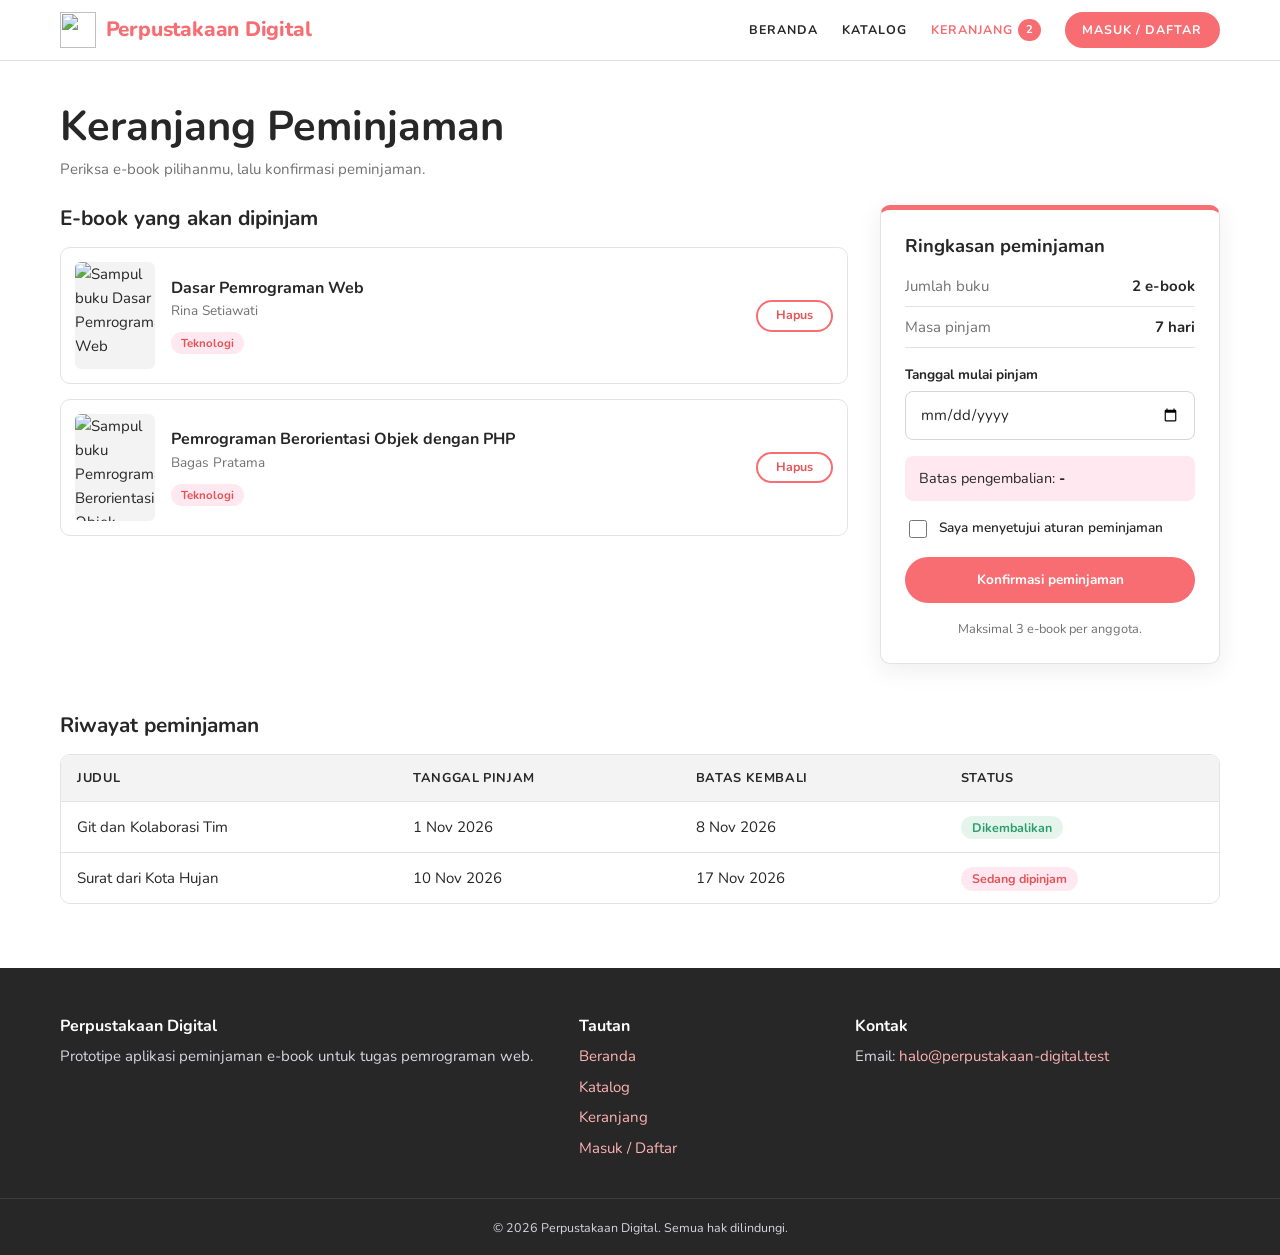
==== cart.html @ cdc5b5ca "buat index, cart, login, dan style.css buat kode di ke empat file itu" ====
<!DOCTYPE html>
<html lang="id">
<head>
  <meta charset="UTF-8">
  <meta name="viewport" content="width=device-width, initial-scale=1">
  <meta name="description" content="Tinjau e-book yang akan dipinjam dan konfirmasi transaksi peminjaman.">
  <title>Keranjang Peminjaman | Perpustakaan Digital</title>

  <!-- CSS utama -->
  <link rel="stylesheet" href="assets/public/css/style.css">
</head>
<body class="page-cart">

  <!-- Tautan lompat untuk pengguna keyboard / pembaca layar -->
  <a class="skip-link" href="#konten-utama">Lewati ke konten utama</a>

  <!-- ===================== HEADER ===================== -->
  <header class="site-header" id="site-header">
    <div class="container site-header__inner">

      <a class="brand" href="index.html" aria-label="Perpustakaan Digital, ke beranda">
        <img class="brand__logo" src="public/images/logo.svg" alt="" width="40" height="40">
        <span class="brand__name">Perpustakaan Digital</span>
      </a>

      <nav class="main-nav" id="main-nav" aria-label="Navigasi utama">
        <ul class="main-nav__list">
          <li><a class="main-nav__link" href="index.html">Beranda</a></li>
          <li><a class="main-nav__link" href="index.html#katalog">Katalog</a></li>
          <li><a class="main-nav__link" href="cart.html" aria-current="page">Keranjang <span class="badge" id="cart-count">2</span></a></li>
          <li><a class="main-nav__link main-nav__link--cta" href="login.html">Masuk / Daftar</a></li>
        </ul>
      </nav>

    </div>
  </header>

  <!-- ===================== MAIN ===================== -->
  <main id="konten-utama">
    <div class="container">

      <header class="page-title">
        <h1>Keranjang Peminjaman</h1>
        <p>Periksa e-book pilihanmu, lalu konfirmasi peminjaman.</p>
      </header>

      <div class="cart-layout">

        <!-- Daftar buku di keranjang -->
        <section class="cart" id="cart" aria-labelledby="judul-cart">
          <h2 id="judul-cart">E-book yang akan dipinjam</h2>

          <div class="cart-list" id="daftar-cart">

            <article class="cart-item" data-id="1">
              <figure class="cart-item__cover">
                <img src="public/images/covers/buku-01.jpg" alt="Sampul buku Dasar Pemrograman Web" width="80" height="107" loading="lazy">
              </figure>
              <div class="cart-item__body">
                <h3 class="cart-item__title">Dasar Pemrograman Web</h3>
                <p class="cart-item__author">Rina Setiawati</p>
                <p class="cart-item__meta"><span class="tag">Teknologi</span></p>
              </div>
              <footer class="cart-item__footer">
                <button class="btn btn--ghost" type="button" data-aksi="hapus" aria-label="Hapus Dasar Pemrograman Web dari cart">Hapus</button>
              </footer>
            </article>

            <article class="cart-item" data-id="2">
              <figure class="cart-item__cover">
                <img src="public/images/covers/buku-02.jpg" alt="Sampul buku Pemrograman Berorientasi Objek dengan PHP" width="80" height="107" loading="lazy">
              </figure>
              <div class="cart-item__body">
                <h3 class="cart-item__title">Pemrograman Berorientasi Objek dengan PHP</h3>
                <p class="cart-item__author">Bagas Pratama</p>
                <p class="cart-item__meta"><span class="tag">Teknologi</span></p>
              </div>
              <footer class="cart-item__footer">
                <button class="btn btn--ghost" type="button" data-aksi="hapus" aria-label="Hapus Pemrograman Berorientasi Objek dengan PHP dari cart">Hapus</button>
              </footer>
            </article>

          </div>

          <!-- Keadaan kosong (ditampilkan oleh JavaScript bila keranjang kosong) -->
          <div class="cart-empty" id="cart-empty" hidden>
            <p>Keranjangmu masih kosong.</p>
            <a class="btn btn--primary" href="index.html#katalog">Jelajahi katalog</a>
          </div>
        </section>

        <!-- Ringkasan & konfirmasi transaksi -->
        <aside class="summary" aria-labelledby="judul-ringkasan">
          <h2 id="judul-ringkasan">Ringkasan peminjaman</h2>

          <form class="form" id="form-transaksi" action="#" method="post" novalidate>
            <dl class="summary__list">
              <div class="summary__row">
                <dt>Jumlah buku</dt>
                <dd><output id="jumlah-item" name="jumlah">2</output> e-book</dd>
              </div>
              <div class="summary__row">
                <dt>Masa pinjam</dt>
                <dd>7 hari</dd>
              </div>
            </dl>

            <div class="form__group">
              <label for="tanggal-pinjam">Tanggal mulai pinjam</label>
              <input type="date" id="tanggal-pinjam" name="tanggal_pinjam" required>
              <p class="form__hint form__hint--error" id="tanggal-pinjam-error" hidden></p>
            </div>

            <p class="summary__due">
              Batas pengembalian: <output id="tanggal-kembali" name="tanggal_kembali">-</output>
            </p>

            <div class="form__group form__group--inline">
              <input type="checkbox" id="setuju-aturan" name="setuju" required>
              <label for="setuju-aturan">Saya menyetujui aturan peminjaman</label>
            </div>

            <p class="form__error" id="transaksi-error" role="alert" hidden></p>

            <button class="btn btn--primary btn--block" type="submit">Konfirmasi peminjaman</button>
          </form>

          <p class="summary__note">Maksimal 3 e-book per anggota.</p>
        </aside>

      </div>

      <!-- Riwayat transaksi -->
      <section class="history" id="riwayat" aria-labelledby="judul-riwayat">
        <h2 id="judul-riwayat">Riwayat peminjaman</h2>
        <div class="table-wrap">
          <table class="table">
            <caption class="visually-hidden">Daftar riwayat peminjaman e-book</caption>
            <thead>
              <tr>
                <th scope="col">Judul</th>
                <th scope="col">Tanggal pinjam</th>
                <th scope="col">Batas kembali</th>
                <th scope="col">Status</th>
              </tr>
            </thead>
            <tbody id="isi-riwayat">
              <tr>
                <td>Git dan Kolaborasi Tim</td>
                <td><time datetime="2026-11-01">1 Nov 2026</time></td>
                <td><time datetime="2026-11-08">8 Nov 2026</time></td>
                <td><span class="status status--done">Dikembalikan</span></td>
              </tr>
              <tr>
                <td>Surat dari Kota Hujan</td>
                <td><time datetime="2026-11-10">10 Nov 2026</time></td>
                <td><time datetime="2026-11-17">17 Nov 2026</time></td>
                <td><span class="status status--active">Sedang dipinjam</span></td>
              </tr>
            </tbody>
          </table>
        </div>
      </section>

    </div>
  </main>

  <!-- ===================== FOOTER ===================== -->
  <footer class="site-footer" id="site-footer">
    <div class="container site-footer__inner">

      <section class="site-footer__about" aria-labelledby="footer-tentang">
        <h2 id="footer-tentang">Perpustakaan Digital</h2>
        <p>Prototipe aplikasi peminjaman e-book untuk tugas pemrograman web.</p>
      </section>

      <nav class="site-footer__nav" aria-label="Navigasi footer">
        <h2>Tautan</h2>
        <ul>
          <li><a href="index.html">Beranda</a></li>
          <li><a href="index.html#katalog">Katalog</a></li>
          <li><a href="cart.html">Keranjang</a></li>
          <li><a href="login.html">Masuk / Daftar</a></li>
        </ul>
      </nav>

      <address class="site-footer__contact">
        <h2>Kontak</h2>
        <p>Email: <a href="mailto:halo@perpustakaan-digital.test">halo@perpustakaan-digital.test</a></p>
      </address>

    </div>
    <p class="site-footer__copy">
      <small>&copy; 2026 Perpustakaan Digital. Semua hak dilindungi.</small>
    </p>
  </footer>

</body>
</html>
---- assets/public/css/style.css ----
/* ==========================================================
   Perpustakaan Digital - style.css
   Tema: coral + pastel (terinspirasi tampilan Bookly), CSS murni
   Isi: 1. Variabel  2. Reset & dasar  3. Komponen umum
        4. Header & footer  5. Beranda  6. Login/Register
        7. Responsif
   Catatan: gaya halaman Keranjang ditambahkan di bagian 6b
   saat keranjang.html dibuat.
   ========================================================== */

@import url("https://fonts.googleapis.com/css2?family=Nunito:wght@400;600;700;800&display=swap");

/* ---------- 1. Variabel (ubah warna tema di sini saja) ---------- */
:root {
  /* Palet diambil dari tema Bookly */
  --c-primary: #f86d72;
  --c-primary-dark: #e4545a;
  --c-primary-soft: #ffe8f0;
  --c-text: #272727;
  --c-muted: #717171;
  --c-border: #e3e3e3;
  --c-bg: #ffffff;
  --c-bg-soft: #f3f3f3;
  --c-success: #2e9d6a;
  --c-danger: #d6453d;
  --c-footer: #272727;

  --grad-soft: linear-gradient(135deg, #edf1f3 0%, #f4e9f0 55%, #ffe8f0 100%);

  --font: "Nunito", "Segoe UI", system-ui, -apple-system, sans-serif;
  --radius: 10px;
  --radius-pill: 999px;
  --shadow: 0 6px 24px rgba(39, 39, 39, 0.08);
  --container: 1200px;
}

/* ---------- 2. Reset & dasar ---------- */
*, *::before, *::after { box-sizing: border-box; }

html { scroll-behavior: smooth; }

body {
  margin: 0;
  font-family: var(--font);
  font-size: 15px;
  line-height: 1.6;
  color: var(--c-text);
  background: var(--c-bg);
}

h1, h2, h3 { margin: 0 0 0.5em; line-height: 1.25; font-weight: 700; }
h1 { font-size: clamp(1.8rem, 4vw, 2.6rem); }
h2 { font-size: 1.3rem; }
h3 { font-size: 1rem; }
p { margin: 0 0 1em; }
ul, ol { margin: 0; padding: 0; list-style: none; }
img { max-width: 100%; height: auto; display: block; }
a { color: var(--c-primary-dark); text-decoration: none; }
a:hover { text-decoration: underline; }
address { font-style: normal; }

[hidden] { display: none !important; }

:focus-visible {
  outline: 3px solid rgba(247, 107, 110, 0.55);
  outline-offset: 2px;
}

.container {
  width: 100%;
  max-width: var(--container);
  margin-inline: auto;
  padding-inline: 1.25rem;
}

.skip-link {
  position: absolute;
  left: 1rem;
  top: -4rem;
  z-index: 100;
  padding: 0.6rem 1rem;
  background: var(--c-text);
  color: #fff;
  border-radius: var(--radius);
}
.skip-link:focus { top: 0.75rem; }

/* ---------- 3. Komponen umum ---------- */
.btn {
  display: inline-flex;
  align-items: center;
  justify-content: center;
  gap: 0.4rem;
  padding: 0.65rem 1.5rem;
  font: inherit;
  font-size: 0.85rem;
  font-weight: 700;
  line-height: 1.2;
  border: 2px solid transparent;
  border-radius: var(--radius-pill);
  cursor: pointer;
  text-decoration: none;
}
.btn:hover { text-decoration: none; }

.btn--primary { background: var(--c-primary); color: #fff; }
.btn--primary:hover { background: var(--c-primary-dark); }

.btn--ghost {
  background: transparent;
  color: var(--c-primary-dark);
  border-color: var(--c-primary);
}
.btn--ghost:hover { background: var(--c-primary-soft); }

.btn--block { display: flex; width: 100%; padding-block: 0.8rem; }

.btn:disabled,
.btn[disabled] {
  background: #d9d9df;
  color: #8b8b95;
  border-color: transparent;
  cursor: not-allowed;
}

.badge {
  display: inline-block;
  min-width: 1.4rem;
  padding: 0 0.4rem;
  font-size: 0.7rem;
  font-weight: 700;
  line-height: 1.4rem;
  text-align: center;
  color: #fff;
  background: var(--c-primary);
  border-radius: var(--radius-pill);
}

.tag {
  display: inline-block;
  padding: 0.1rem 0.6rem;
  font-size: 0.72rem;
  font-weight: 700;
  color: var(--c-primary-dark);
  background: var(--c-primary-soft);
  border-radius: var(--radius-pill);
}

/* ---------- 4. Header & footer ---------- */
.site-header {
  position: sticky;
  top: 0;
  z-index: 50;
  background: #fff;
  border-bottom: 1px solid var(--c-border);
}
.site-header__inner {
  display: flex;
  flex-wrap: wrap;
  align-items: center;
  justify-content: space-between;
  gap: 0.5rem 1.5rem;
  padding-block: 0.75rem;
}

.brand { display: inline-flex; align-items: center; gap: 0.6rem; color: var(--c-text); }
.brand:hover { text-decoration: none; }
.brand__logo { width: 36px; height: 36px; }
.brand__name {
  font-size: 1.3rem;
  font-weight: 800;
  letter-spacing: -0.01em;
  color: var(--c-primary);
}

.main-nav__list { display: flex; flex-wrap: wrap; align-items: center; gap: 0.25rem 1.5rem; }
.main-nav__link {
  display: inline-flex;
  align-items: center;
  gap: 0.35rem;
  padding: 0.35rem 0;
  font-size: 0.78rem;
  font-weight: 700;
  letter-spacing: 0.08em;
  text-transform: uppercase;
  color: var(--c-text);
}
.main-nav__link:hover { color: var(--c-primary); text-decoration: none; }
.main-nav__link[aria-current="page"] { color: var(--c-primary); }

.main-nav__link--cta {
  padding: 0.5rem 1.1rem;
  color: #fff;
  background: var(--c-primary);
  border-radius: var(--radius-pill);
}
.main-nav__link--cta:hover { color: #fff; background: var(--c-primary-dark); }
.main-nav__link--cta[aria-current="page"] { color: #fff; background: var(--c-primary-dark); }

.site-footer {
  margin-top: 4rem;
  color: #d7d7de;
  background: var(--c-footer);
}
.site-footer__inner {
  display: grid;
  gap: 2rem;
  padding-block: 3rem 2rem;
}
.site-footer h2 { font-size: 1rem; color: #fff; }
.site-footer a { color: #ffb3b5; }
.site-footer li { margin-bottom: 0.4rem; }
.site-footer__copy {
  margin: 0;
  padding: 1rem 1.25rem;
  text-align: center;
  border-top: 1px solid rgba(255, 255, 255, 0.1);
}

/* ---------- 5. Beranda ---------- */
.hero { background: var(--grad-soft); }
.hero__inner {
  display: grid;
  align-items: center;
  gap: 2rem;
  padding-block: 3rem;
}
.hero__lead { max-width: 34ch; font-size: 1.05rem; color: var(--c-muted); }
.hero__figure img {
  width: 100%;
  max-width: 480px;
  margin-inline: auto;
  border-radius: var(--radius);
  box-shadow: var(--shadow);
  object-fit: cover;
}

.layout {
  display: grid;
  gap: 2rem;
  padding-block: 3rem 0;
}

.section-header {
  display: flex;
  flex-wrap: wrap;
  align-items: baseline;
  justify-content: space-between;
  gap: 0.25rem 1rem;
  margin-bottom: 1rem;
}
.section-header h2 { margin: 0; font-size: 1.5rem; }
.section-header__desc { margin: 0; color: var(--c-muted); }

/* Filter & pencarian */
.filter {
  display: grid;
  gap: 0.9rem;
  align-items: end;
  margin-bottom: 1.5rem;
  padding: 1rem;
  background: var(--c-bg-soft);
  border: 1px solid var(--c-border);
  border-radius: var(--radius);
}
.filter__field label {
  display: block;
  margin-bottom: 0.25rem;
  font-size: 0.8rem;
  font-weight: 700;
}

/* Input umum (dipakai filter dan form) */
input[type="text"],
input[type="email"],
input[type="password"],
input[type="search"],
select {
  width: 100%;
  padding: 0.65rem 0.9rem;
  font: inherit;
  color: var(--c-text);
  background: #fff;
  border: 1px solid #d5d5dc;
  border-radius: 8px;
}
input::placeholder { color: #a3a3ad; }
input:focus,
select:focus {
  border-color: var(--c-primary);
  outline: 3px solid rgba(247, 107, 110, 0.25);
  outline-offset: 0;
}

/* Kartu buku */
.book-grid {
  display: grid;
  grid-template-columns: repeat(auto-fill, minmax(180px, 1fr));
  gap: 1.1rem;
}
.book-card {
  display: flex;
  flex-direction: column;
  padding: 0.75rem;
  background: #fff;
  border: 1px solid var(--c-border);
  border-radius: var(--radius);
}
.book-card__cover {
  margin: 0 0 0.75rem;
  aspect-ratio: 3 / 4;
  overflow: hidden;
  background: var(--c-bg-soft);
  border-radius: 6px;
}
.book-card__cover img { width: 100%; height: 100%; object-fit: cover; }
.book-card__body { flex: 1; }
.book-card__title { margin-bottom: 0.15rem; font-size: 0.95rem; }
.book-card__author { margin-bottom: 0.5rem; font-size: 0.82rem; color: var(--c-muted); }
.book-card__meta {
  display: flex;
  flex-wrap: wrap;
  align-items: center;
  gap: 0.4rem 0.6rem;
  margin-bottom: 0.75rem;
}
.book-card__status { font-size: 0.78rem; font-weight: 700; }
.book-card__status--available { color: var(--c-success); }
.book-card__status--borrowed { color: var(--c-danger); }
.book-card__footer { display: flex; gap: 0.5rem; }
.book-card__footer .btn { flex: 1; padding: 0.5rem 0.4rem; font-size: 0.78rem; }

/* Paginasi */
.pagination { margin-top: 2rem; }
.pagination__list { display: flex; flex-wrap: wrap; justify-content: center; gap: 0.4rem; }
.pagination__link {
  display: inline-block;
  min-width: 2.4rem;
  padding: 0.45rem 0.8rem;
  text-align: center;
  font-weight: 700;
  color: var(--c-text);
  border: 1px solid var(--c-border);
  border-radius: var(--radius-pill);
}
.pagination__link:hover { background: var(--c-primary-soft); text-decoration: none; }
.pagination__link[aria-current="page"] {
  color: #fff;
  background: var(--c-primary);
  border-color: var(--c-primary);
}

/* Sidebar */
.sidebar { display: grid; gap: 1.25rem; align-content: start; }
.sidebar__block {
  padding: 1.25rem;
  background: #fff;
  border: 1px solid var(--c-border);
  border-radius: var(--radius);
}
.sidebar__block h2 { font-size: 1.05rem; }
.sidebar__block p { margin: 0; color: var(--c-muted); }
.category-list li + li { border-top: 1px solid var(--c-border); }
.category-list a { display: block; padding: 0.55rem 0; color: var(--c-text); font-weight: 600; }
.category-list a:hover { color: var(--c-primary); text-decoration: none; }
.popular-list { counter-reset: populer; }
.popular-list li {
  counter-increment: populer;
  display: flex;
  gap: 0.7rem;
  padding: 0.5rem 0;
}
.popular-list li::before {
  content: counter(populer);
  flex: none;
  width: 1.6rem;
  height: 1.6rem;
  font-size: 0.8rem;
  font-weight: 800;
  line-height: 1.6rem;
  text-align: center;
  color: #fff;
  background: var(--c-primary);
  border-radius: 50%;
}
.popular-list a { color: var(--c-text); font-weight: 600; }

/* ---------- 6. Login / Register ---------- */
.page-auth { background: var(--grad-soft); background-attachment: fixed; }
.page-auth .site-header { background: rgba(255, 255, 255, 0.9); }

.auth-layout { padding-block: 3rem 1rem; }
.auth-intro { max-width: 36rem; margin: 0 auto 2rem; text-align: center; }
.auth-intro p { color: var(--c-muted); }

.auth-panels { display: grid; gap: 1.5rem; max-width: 56rem; margin-inline: auto; }
.auth-panel {
  padding: 2rem 1.75rem;
  background: #fff;
  border-radius: 16px;
  border-top: 5px solid var(--c-primary);
  box-shadow: var(--shadow);
}
.auth-panel h2 { margin-bottom: 1.25rem; font-size: 1.4rem; }
.auth-panel__switch { margin: 1.25rem 0 0; font-size: 0.9rem; text-align: center; color: var(--c-muted); }
.auth-panel__switch a { font-weight: 700; }

.form { display: grid; gap: 1rem; }
.form__group label { display: block; margin-bottom: 0.3rem; font-size: 0.85rem; font-weight: 700; }
.form__group--inline { display: flex; align-items: flex-start; gap: 0.6rem; }
.form__group--inline label { margin: 0; font-weight: 600; }
.form__group--inline input { width: 1.1rem; height: 1.1rem; margin-top: 0.2rem; accent-color: var(--c-primary); }
.form__hint { margin: 0.3rem 0 0; font-size: 0.78rem; color: var(--c-muted); }
.form__hint--error { color: var(--c-danger); font-weight: 600; }
.form__error {
  margin: 0;
  padding: 0.7rem 0.9rem;
  font-size: 0.88rem;
  font-weight: 600;
  color: var(--c-danger);
  background: #fdecea;
  border-radius: 8px;
}

.auth-aside {
  max-width: 56rem;
  margin: 2rem auto 0;
  padding: 1.5rem;
  text-align: center;
  background: rgba(255, 255, 255, 0.7);
  border-radius: var(--radius);
}
.auth-aside h2 { font-size: 1.05rem; }
.benefit-list { display: grid; gap: 0.5rem; }
.benefit-list li::before { content: "\2713\00a0"; font-weight: 800; color: var(--c-primary); }

/* ---------- 7. Responsif (mobile-first) ---------- */

/* Tablet >= 640px */
@media (min-width: 640px) {
  .filter { grid-template-columns: repeat(2, 1fr); }
  .filter__field--search { grid-column: 1 / -1; }
  .site-footer__inner { grid-template-columns: repeat(2, 1fr); }
  .site-footer__about { grid-column: 1 / -1; }
}

/* Tablet besar >= 768px */
@media (min-width: 768px) {
  .hero__inner { grid-template-columns: 1.1fr 0.9fr; padding-block: 4.5rem; }
  .auth-panels { grid-template-columns: 1fr 1fr; align-items: start; }
  .filter { grid-template-columns: 2fr 1fr 1fr auto; }
  .filter__field--search { grid-column: auto; }
  .site-footer__inner { grid-template-columns: 2fr 1fr 1.5fr; }
  .site-footer__about { grid-column: auto; }
}

/* Desktop >= 992px */
@media (min-width: 992px) {
  .layout { grid-template-columns: minmax(0, 1fr) 280px; }
}

/* HP kecil < 480px */
@media (max-width: 479px) {
  .site-header__inner { justify-content: center; }
  .main-nav__list { justify-content: center; gap: 0.25rem 1rem; }
  .auth-panel { padding: 1.5rem 1.15rem; }
  .book-grid { grid-template-columns: repeat(2, 1fr); gap: 0.75rem; }
  .book-card__footer { flex-direction: column; }
}

/* Hormati preferensi pengguna yang mengurangi gerakan */
@media (prefers-reduced-motion: reduce) {
  html { scroll-behavior: auto; }
}

/* ---------- 6b. Keranjang / Transaksi ---------- */
.visually-hidden {
  position: absolute;
  width: 1px;
  height: 1px;
  margin: -1px;
  padding: 0;
  overflow: hidden;
  clip: rect(0 0 0 0);
  white-space: nowrap;
  border: 0;
}

.page-title { padding-block: 2.5rem 1.5rem; }
.page-title h1 { margin-bottom: 0.25rem; }
.page-title p { margin: 0; color: var(--c-muted); }

.cart-layout { display: grid; gap: 2rem; }
.cart h2, .history h2 { margin-bottom: 1rem; }

.cart-list { display: grid; gap: 0.9rem; }
.cart-item {
  display: grid;
  grid-template-columns: 72px 1fr;
  gap: 0.9rem 1rem;
  align-items: start;
  padding: 0.9rem;
  background: #fff;
  border: 1px solid var(--c-border);
  border-radius: var(--radius);
}
.cart-item__cover {
  margin: 0;
  aspect-ratio: 3 / 4;
  overflow: hidden;
  background: var(--c-bg-soft);
  border-radius: 6px;
}
.cart-item__cover img { width: 100%; height: 100%; object-fit: cover; }
.cart-item__title { margin-bottom: 0.15rem; }
.cart-item__author { margin-bottom: 0.5rem; font-size: 0.85rem; color: var(--c-muted); }
.cart-item__meta { margin: 0; }
.cart-item__footer { grid-column: 1 / -1; }
.cart-item__footer .btn { padding: 0.4rem 1.1rem; font-size: 0.78rem; }

.cart-empty {
  padding: 2.5rem 1.5rem;
  text-align: center;
  background: var(--c-bg-soft);
  border: 2px dashed var(--c-border);
  border-radius: var(--radius);
}
.cart-empty p { color: var(--c-muted); }

.summary {
  align-self: start;
  padding: 1.5rem;
  background: #fff;
  border: 1px solid var(--c-border);
  border-top: 5px solid var(--c-primary);
  border-radius: var(--radius);
  box-shadow: var(--shadow);
}
.summary h2 { font-size: 1.15rem; }
.summary__list { margin: 0; }
.summary__row {
  display: flex;
  justify-content: space-between;
  gap: 1rem;
  padding: 0.5rem 0;
  border-bottom: 1px solid var(--c-border);
}
.summary__row dt { color: var(--c-muted); }
.summary__row dd { margin: 0; font-weight: 700; }
.summary__due {
  margin: 0;
  padding: 0.7rem 0.9rem;
  font-size: 0.9rem;
  background: var(--c-primary-soft);
  border-radius: 8px;
}
.summary__due output { font-weight: 800; }
.summary__note { margin: 1rem 0 0; font-size: 0.8rem; text-align: center; color: var(--c-muted); }
input[type="date"] {
  width: 100%;
  padding: 0.65rem 0.9rem;
  font: inherit;
  color: var(--c-text);
  background: #fff;
  border: 1px solid #d5d5dc;
  border-radius: 8px;
}
input[type="date"]:focus {
  border-color: var(--c-primary);
  outline: 3px solid rgba(247, 107, 110, 0.25);
  outline-offset: 0;
}

.history { padding-top: 3rem; }
.table-wrap { overflow-x: auto; border: 1px solid var(--c-border); border-radius: var(--radius); }
.table { width: 100%; min-width: 34rem; border-collapse: collapse; background: #fff; }
.table th, .table td { padding: 0.8rem 1rem; text-align: left; border-bottom: 1px solid var(--c-border); }
.table thead th { font-size: 0.8rem; text-transform: uppercase; letter-spacing: 0.05em; background: var(--c-bg-soft); }
.table tbody tr:last-child td { border-bottom: 0; }

.status {
  display: inline-block;
  padding: 0.1rem 0.7rem;
  font-size: 0.78rem;
  font-weight: 700;
  border-radius: var(--radius-pill);
}
.status--done { color: var(--c-success); background: #e5f5ee; }
.status--active { color: var(--c-primary-dark); background: var(--c-primary-soft); }

@media (min-width: 560px) {
  .cart-item { grid-template-columns: 80px 1fr auto; align-items: center; }
  .cart-item__footer { grid-column: auto; }
}
@media (min-width: 992px) {
  .cart-layout { grid-template-columns: minmax(0, 1fr) 340px; }
  .summary { position: sticky; top: 5rem; }
}
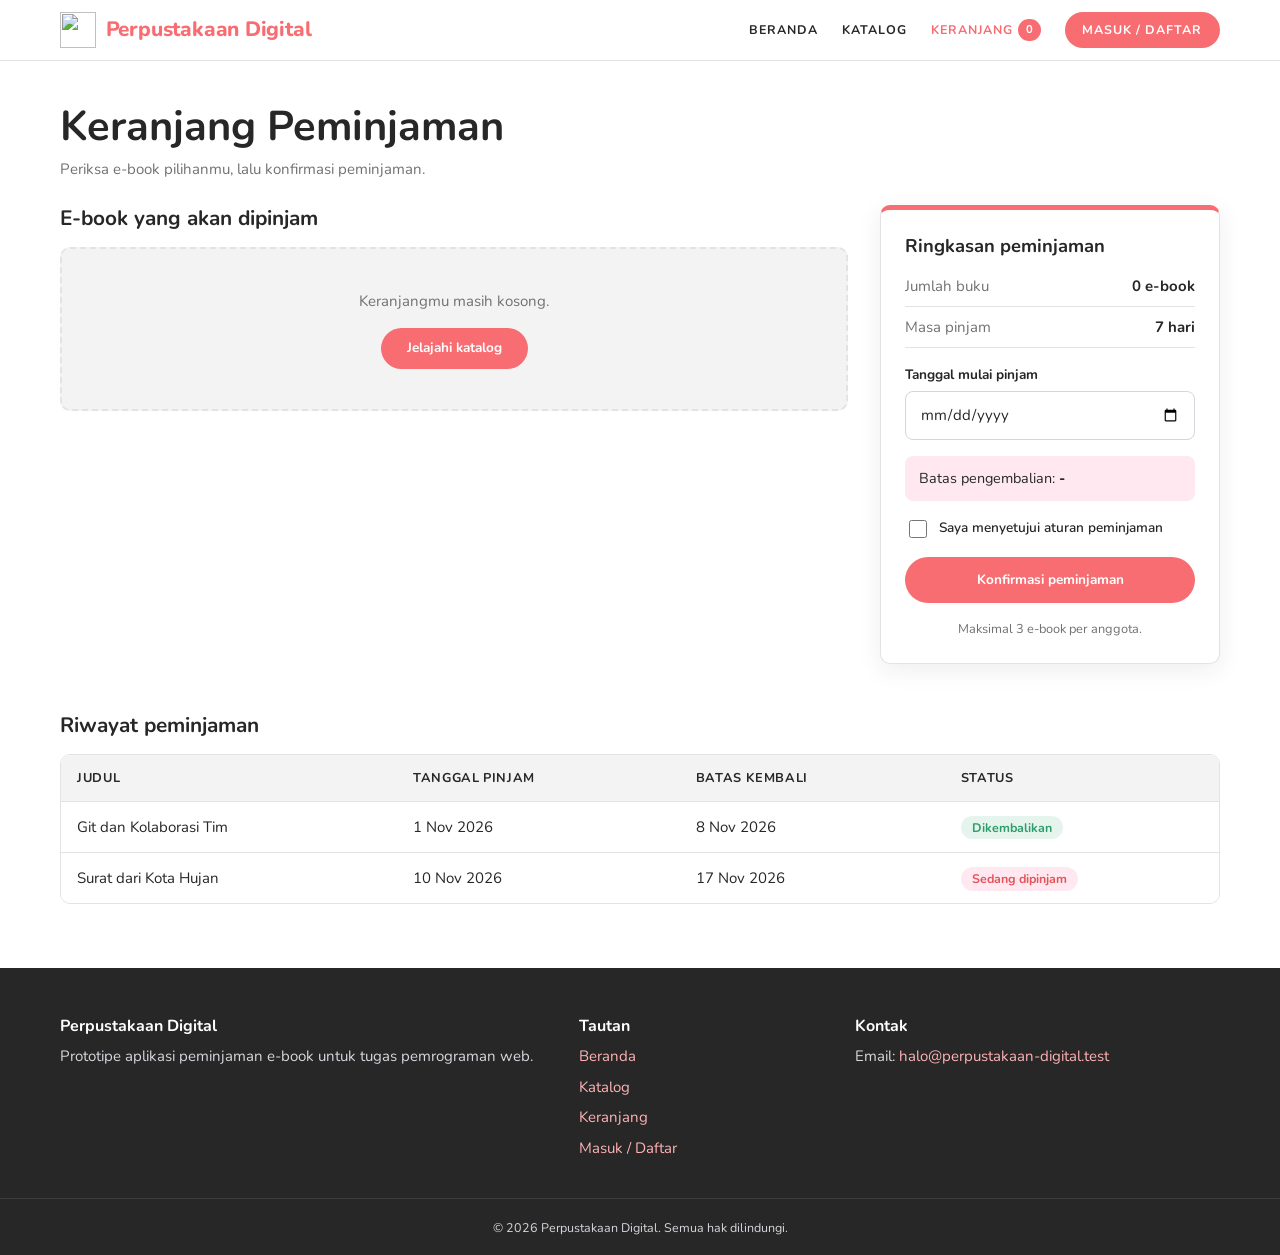
==== commit 3ecb12d7: "feat: adding filtering and fixing disconnected scripts" ====
--- a/cart.html
+++ b/cart.html
@@ -195,5 +195,11 @@
     </p>
   </footer>
 
+  <!-- ===================== SCRIPTS ===================== -->
+  <script src="assets/js/app.js"></script>
+  <script src="assets/js/book.js"></script>
+  <script src="assets/js/auth.js"></script>
+  <script src="assets/js/cart.js"></script>
+  <script src="assets/js/features.js"></script>
 </body>
-</html>
+</html>
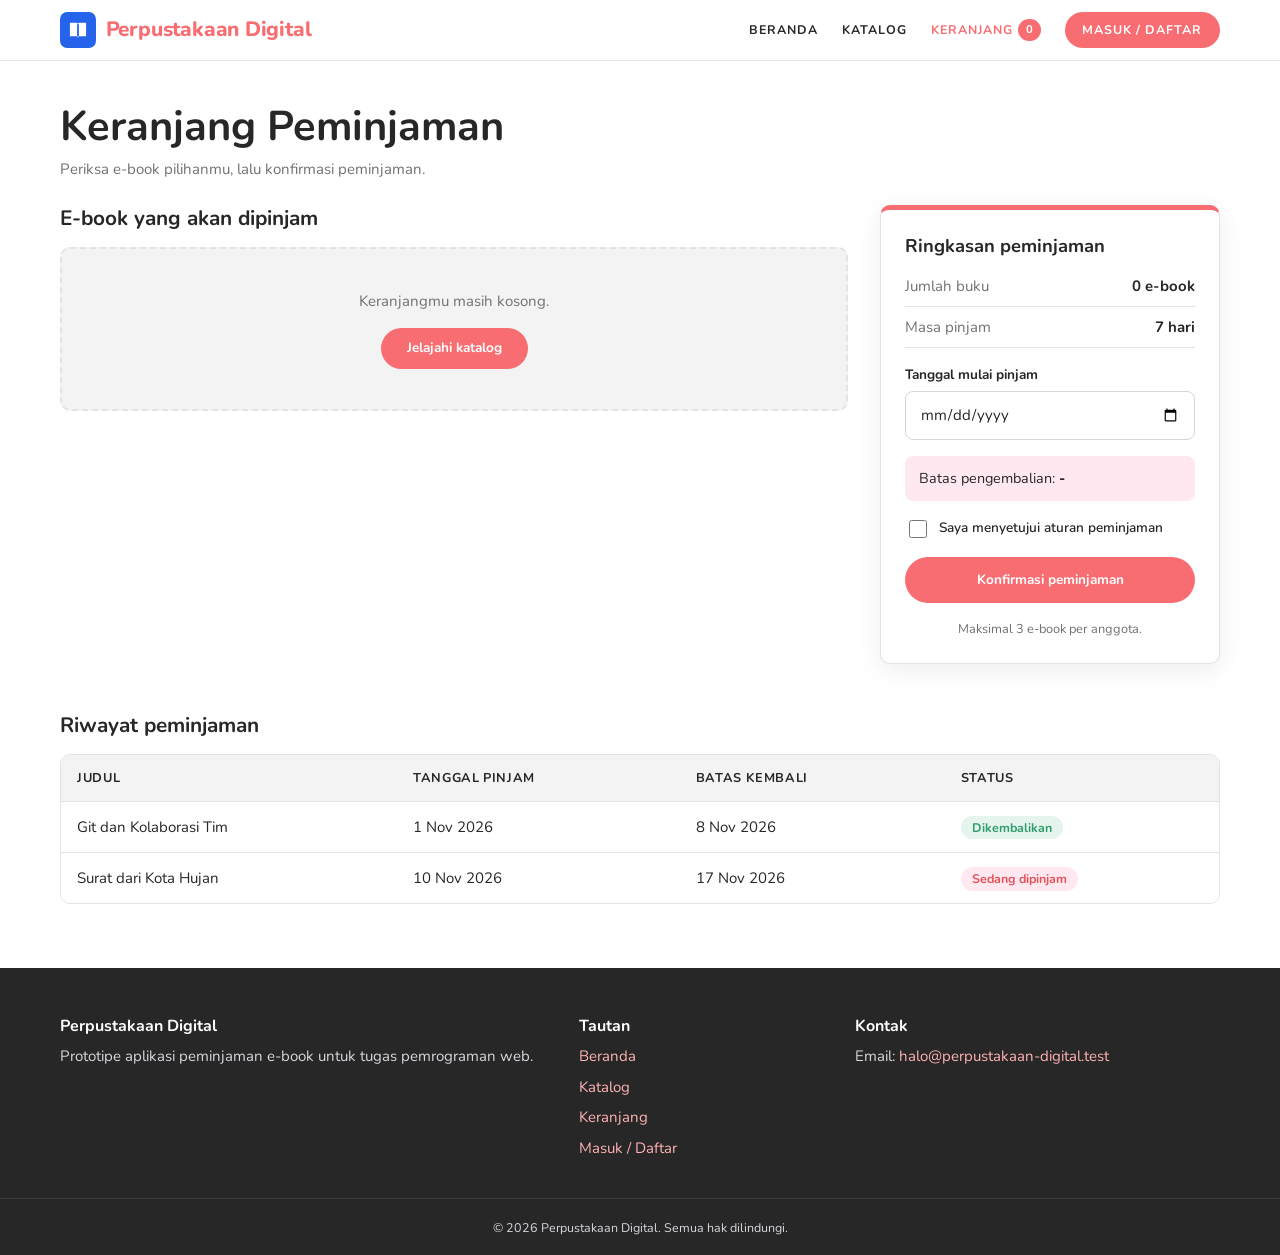
==== commit dc9b76c3: "fix: frontend api integration, etc." ====
--- a/cart.html
+++ b/cart.html
@@ -19,7 +19,7 @@
     <div class="container site-header__inner">
 
       <a class="brand" href="index.html" aria-label="Perpustakaan Digital, ke beranda">
-        <img class="brand__logo" src="public/images/logo.svg" alt="" width="40" height="40">
+        <img class="brand__logo" src="data:image/svg+xml;utf8,<svg xmlns='http://www.w3.org/2000/svg' width='40' height='40' viewBox='0 0 40 40'><rect width='40' height='40' rx='8' fill='%232563eb'/><path d='M11 12h7a3 3 0 0 1 3 3v14a2 2 0 0 0-2-2h-8V12zm18 0h-7a3 3 0 0 0-3 3v14a2 2 0 0 1 2-2h8V12z' fill='%23ffffff'/></svg>" alt="" width="40" height="40">
         <span class="brand__name">Perpustakaan Digital</span>
       </a>
 
@@ -51,34 +51,6 @@
           <h2 id="judul-cart">E-book yang akan dipinjam</h2>
 
           <div class="cart-list" id="daftar-cart">
-
-            <article class="cart-item" data-id="1">
-              <figure class="cart-item__cover">
-                <img src="public/images/covers/buku-01.jpg" alt="Sampul buku Dasar Pemrograman Web" width="80" height="107" loading="lazy">
-              </figure>
-              <div class="cart-item__body">
-                <h3 class="cart-item__title">Dasar Pemrograman Web</h3>
-                <p class="cart-item__author">Rina Setiawati</p>
-                <p class="cart-item__meta"><span class="tag">Teknologi</span></p>
-              </div>
-              <footer class="cart-item__footer">
-                <button class="btn btn--ghost" type="button" data-aksi="hapus" aria-label="Hapus Dasar Pemrograman Web dari cart">Hapus</button>
-              </footer>
-            </article>
-
-            <article class="cart-item" data-id="2">
-              <figure class="cart-item__cover">
-                <img src="public/images/covers/buku-02.jpg" alt="Sampul buku Pemrograman Berorientasi Objek dengan PHP" width="80" height="107" loading="lazy">
-              </figure>
-              <div class="cart-item__body">
-                <h3 class="cart-item__title">Pemrograman Berorientasi Objek dengan PHP</h3>
-                <p class="cart-item__author">Bagas Pratama</p>
-                <p class="cart-item__meta"><span class="tag">Teknologi</span></p>
-              </div>
-              <footer class="cart-item__footer">
-                <button class="btn btn--ghost" type="button" data-aksi="hapus" aria-label="Hapus Pemrograman Berorientasi Objek dengan PHP dari cart">Hapus</button>
-              </footer>
-            </article>
 
           </div>
 
--- a/assets/public/css/style.css
+++ b/assets/public/css/style.css
@@ -596,3 +596,15 @@
   .cart-layout { grid-template-columns: minmax(0, 1fr) 340px; }
   .summary { position: sticky; top: 5rem; }
 }
+.pagination__link.is-active {
+  background-color: #2563eb;
+  color: #ffffff;
+  border-color: #2563eb;
+  font-weight: 600;
+}
+
+.pagination__link.is-disabled {
+  opacity: 0.5;
+  pointer-events: none;
+  cursor: not-allowed;
+}
